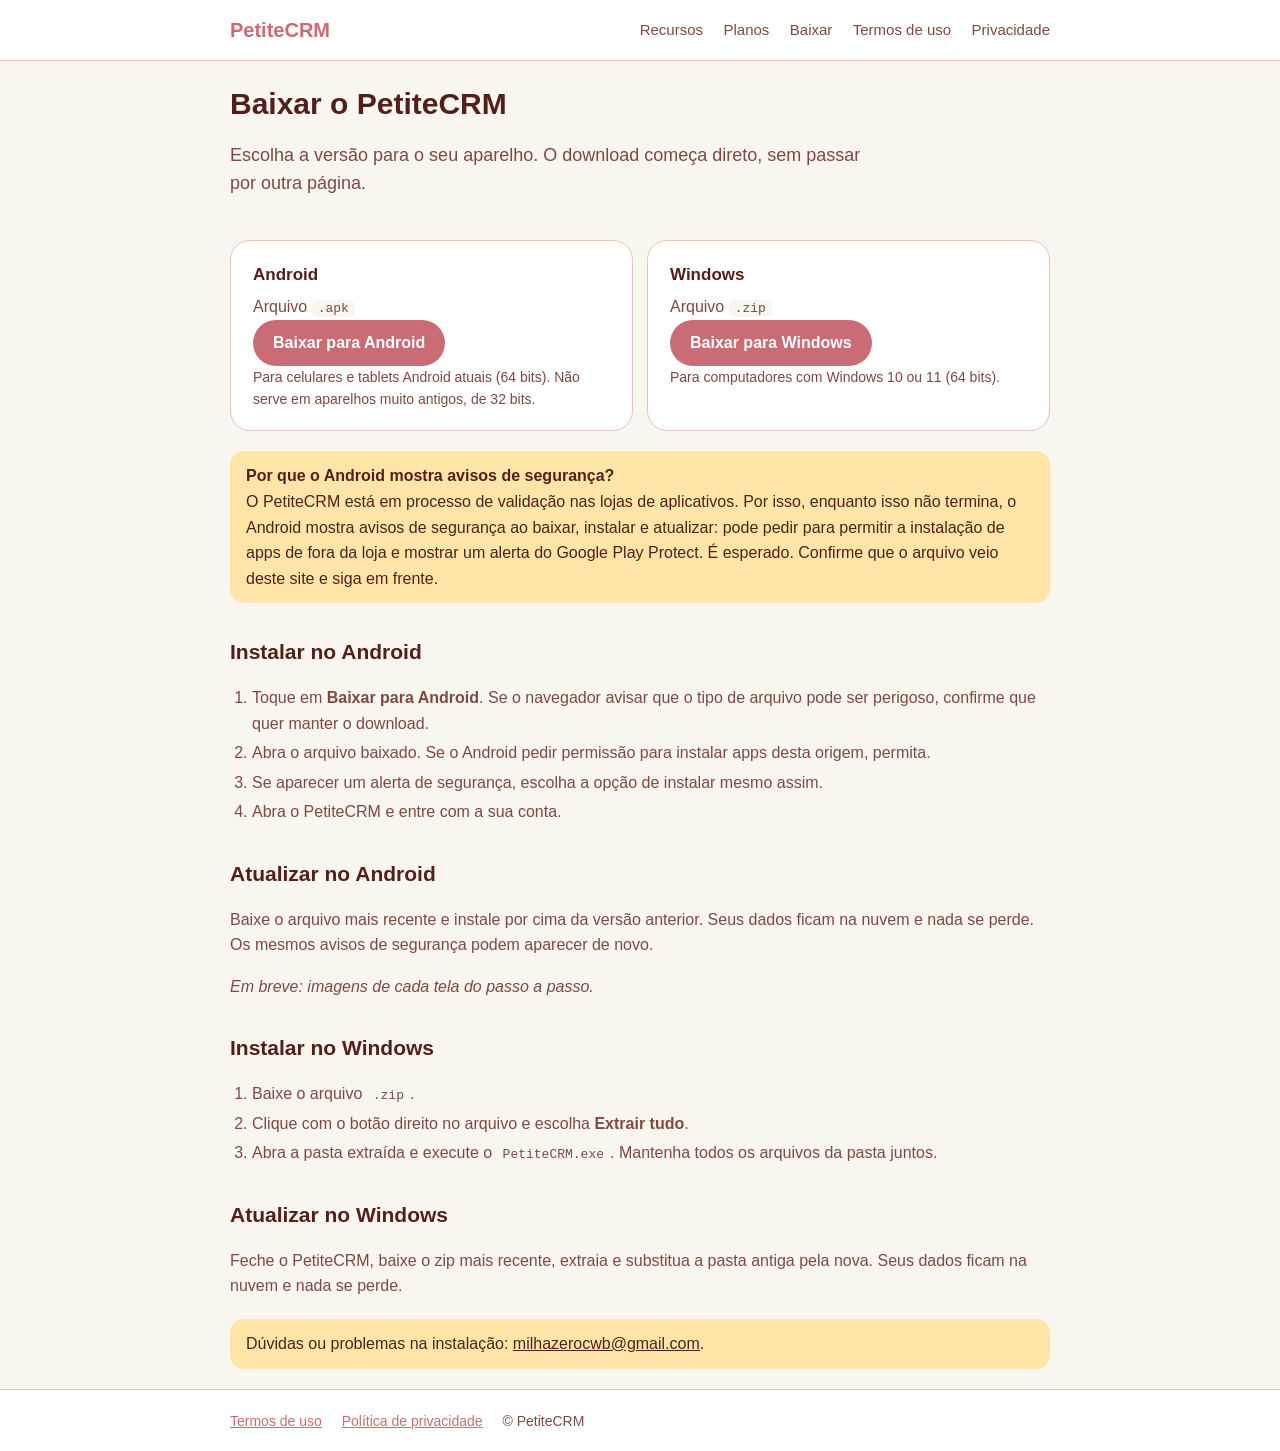
==== baixar.html @ eac16553 "feat: pagina de download com links diretos e aviso de seguranca do Android Co-Authored-By: Claude So" ====
<!doctype html>
<html lang="pt-BR">
<head>
  <meta charset="utf-8" />
  <meta name="viewport" content="width=device-width, initial-scale=1" />
  <title>Baixar o PetiteCRM — Android e Windows</title>
  <meta name="description" content="Baixe o PetiteCRM para Android (.apk) e Windows (.zip) e veja como instalar e atualizar." />
  <link rel="stylesheet" href="style.css" />
</head>
<body>
  <header class="top">
    <div class="wrap">
      <a class="brand" href="./">PetiteCRM</a>
      <nav>
        <a href="./#recursos">Recursos</a>
        <a href="./#planos">Planos</a>
        <a href="baixar.html">Baixar</a>
        <a href="termos.html">Termos de uso</a>
        <a href="privacidade.html">Privacidade</a>
      </nav>
    </div>
  </header>

  <main class="wrap">
    <section class="hero">
      <h1>Baixar o PetiteCRM</h1>
      <p>Escolha a versão para o seu aparelho. O download começa direto, sem passar por outra página.</p>
      <p id="versao" class="versao"></p>
    </section>

    <section>
      <div class="grid">
        <div class="card">
          <h3>Android</h3>
          <p>Arquivo <code>.apk</code> <span id="tam-apk"></span></p>
          <p class="cta"><a id="link-apk" class="btn" href="https://github.com/augustofantin/petitecrm-releases/releases/latest/download/app-arm64-v8a-release.apk">Baixar para Android</a></p>
          <p class="peq">Para celulares e tablets Android atuais (64 bits). Não serve em aparelhos muito antigos, de 32 bits.</p>
        </div>
        <div class="card">
          <h3>Windows</h3>
          <p>Arquivo <code>.zip</code> <span id="tam-win"></span></p>
          <p class="cta"><a id="link-win" class="btn" href="https://github.com/augustofantin/petitecrm-releases/releases/latest">Baixar para Windows</a></p>
          <p class="peq">Para computadores com Windows 10 ou 11 (64 bits).</p>
        </div>
      </div>
    </section>

    <div class="note">
      <strong>Por que o Android mostra avisos de segurança?</strong><br />
      O PetiteCRM está em processo de validação nas lojas de aplicativos. Por isso, enquanto isso não
      termina, o Android mostra avisos de segurança ao baixar, instalar e atualizar: pode pedir para
      permitir a instalação de apps de fora da loja e mostrar um alerta do Google Play Protect. É
      esperado. Confirme que o arquivo veio deste site e siga em frente.
    </div>

    <section>
      <h2>Instalar no Android</h2>
      <ol>
        <li>Toque em <strong>Baixar para Android</strong>. Se o navegador avisar que o tipo de arquivo pode ser perigoso, confirme que quer manter o download.</li>
        <li>Abra o arquivo baixado. Se o Android pedir permissão para instalar apps desta origem, permita.</li>
        <li>Se aparecer um alerta de segurança, escolha a opção de instalar mesmo assim.</li>
        <li>Abra o PetiteCRM e entre com a sua conta.</li>
      </ol>
      <h2>Atualizar no Android</h2>
      <p>Baixe o arquivo mais recente e instale por cima da versão anterior. Seus dados ficam na nuvem
      e nada se perde. Os mesmos avisos de segurança podem aparecer de novo.</p>
      <p class="espaco"><em>Em breve: imagens de cada tela do passo a passo.</em></p>
    </section>

    <section>
      <h2>Instalar no Windows</h2>
      <ol>
        <li>Baixe o arquivo <code>.zip</code>.</li>
        <li>Clique com o botão direito no arquivo e escolha <strong>Extrair tudo</strong>.</li>
        <li>Abra a pasta extraída e execute o <code>PetiteCRM.exe</code>. Mantenha todos os arquivos da pasta juntos.</li>
      </ol>
      <h2>Atualizar no Windows</h2>
      <p>Feche o PetiteCRM, baixe o zip mais recente, extraia e substitua a pasta antiga pela nova.
      Seus dados ficam na nuvem e nada se perde.</p>
    </section>

    <div class="note">Dúvidas ou problemas na instalação: <a href="mailto:milhazerocwb@gmail.com">milhazerocwb@gmail.com</a>.</div>
  </main>

  <footer>
    <div class="wrap">
      <a href="termos.html">Termos de uso</a>
      <a href="privacidade.html">Política de privacidade</a>
      <span class="updated">© PetiteCRM</span>
    </div>
  </footer>

  <script>
    // Busca a versão mais recente e aponta os botões direto para os arquivos.
    // Sem JavaScript (ou se a consulta falhar), os links acima continuam funcionando.
    (function () {
      function mb(bytes) { return '(' + (bytes / 1048576).toFixed(1).replace('.', ',') + ' MB)'; }
      fetch('https://api.github.com/repos/augustofantin/petitecrm-releases/releases/latest')
        .then(function (r) { if (!r.ok) throw new Error(r.status); return r.json(); })
        .then(function (rel) {
          var apk = null, zip = null;
          (rel.assets || []).forEach(function (a) {
            if (/\.apk$/i.test(a.name)) apk = a;
            else if (/windows.*\.zip$/i.test(a.name)) zip = a;
          });
          if (apk) {
            document.getElementById('link-apk').href = apk.browser_download_url;
            document.getElementById('tam-apk').textContent = mb(apk.size);
          }
          if (zip) {
            document.getElementById('link-win').href = zip.browser_download_url;
            document.getElementById('tam-win').textContent = mb(zip.size);
          }
          if (rel.tag_name) {
            document.getElementById('versao').textContent = 'Versão mais recente: ' + rel.tag_name.replace(/^v/, '');
          }
        })
        .catch(function () {});
    })();
  </script>
</body>
</html>
---- style.css ----
:root { color-scheme: light; }
* { box-sizing: border-box; }
body {
  margin: 0;
  background: #F9F6EF;
  font-family: -apple-system, Segoe UI, Roboto, Arial, sans-serif;
  color: #541F19;
  line-height: 1.6;
}
header.top {
  background: #FFFFFF;
  border-bottom: 1px solid #E6C5BD;
}
.wrap { max-width: 860px; margin: 0 auto; padding: 0 20px; }
header.top .wrap {
  display: flex;
  flex-wrap: wrap;
  align-items: center;
  justify-content: space-between;
  gap: 8px 24px;
  padding-top: 14px;
  padding-bottom: 14px;
}
.brand { font-weight: 800; font-size: 20px; color: #C96C76; text-decoration: none; }
nav a { color: #7C4A42; text-decoration: none; margin-left: 16px; font-size: 15px; }
nav a:hover { text-decoration: underline; }
main { padding: 32px 0 48px; }
h1 { font-size: 30px; line-height: 1.25; margin: 0 0 12px; }
h2 { font-size: 21px; margin: 32px 0 8px; }
p, li { color: #7C4A42; }
ul { padding-left: 22px; }
a { color: #C96C76; }
.hero { padding: 24px 0 8px; }
.hero p { font-size: 18px; max-width: 640px; }
.grid { display: grid; grid-template-columns: repeat(auto-fit, minmax(240px, 1fr)); gap: 14px; margin-top: 16px; }
.card {
  background: #FFFFFF;
  border: 1px solid #E6C5BD;
  border-radius: 20px;
  padding: 20px 22px;
}
.card h3 { margin: 0 0 6px; font-size: 17px; }
.card p { margin: 0; }
.note {
  background: #FFE6A8;
  color: #541F19;
  border-radius: 14px;
  padding: 12px 16px;
  margin: 20px 0;
}
footer { border-top: 1px solid #E6C5BD; background: #FFFFFF; padding: 20px 0; font-size: 14px; }
footer a { margin-right: 16px; }
.updated { font-size: 14px; color: #7C4A42; }
.cta { margin-top: 14px; }
.btn { display: inline-block; background: #C96C76; color: #FFFFFF; text-decoration: none; font-weight: 700; padding: 10px 20px; border-radius: 999px; }
.btn:hover { background: #B35B65; }
code { background: #F9F6EF; padding: 1px 6px; border-radius: 6px; }
ol { padding-left: 22px; }
ol li { margin-bottom: 4px; }
.versao { font-weight: 700; }
.peq { font-size: 14px; margin-top: 10px; }
.espaco { margin-top: 10px; }
.note a { color: #541F19; }
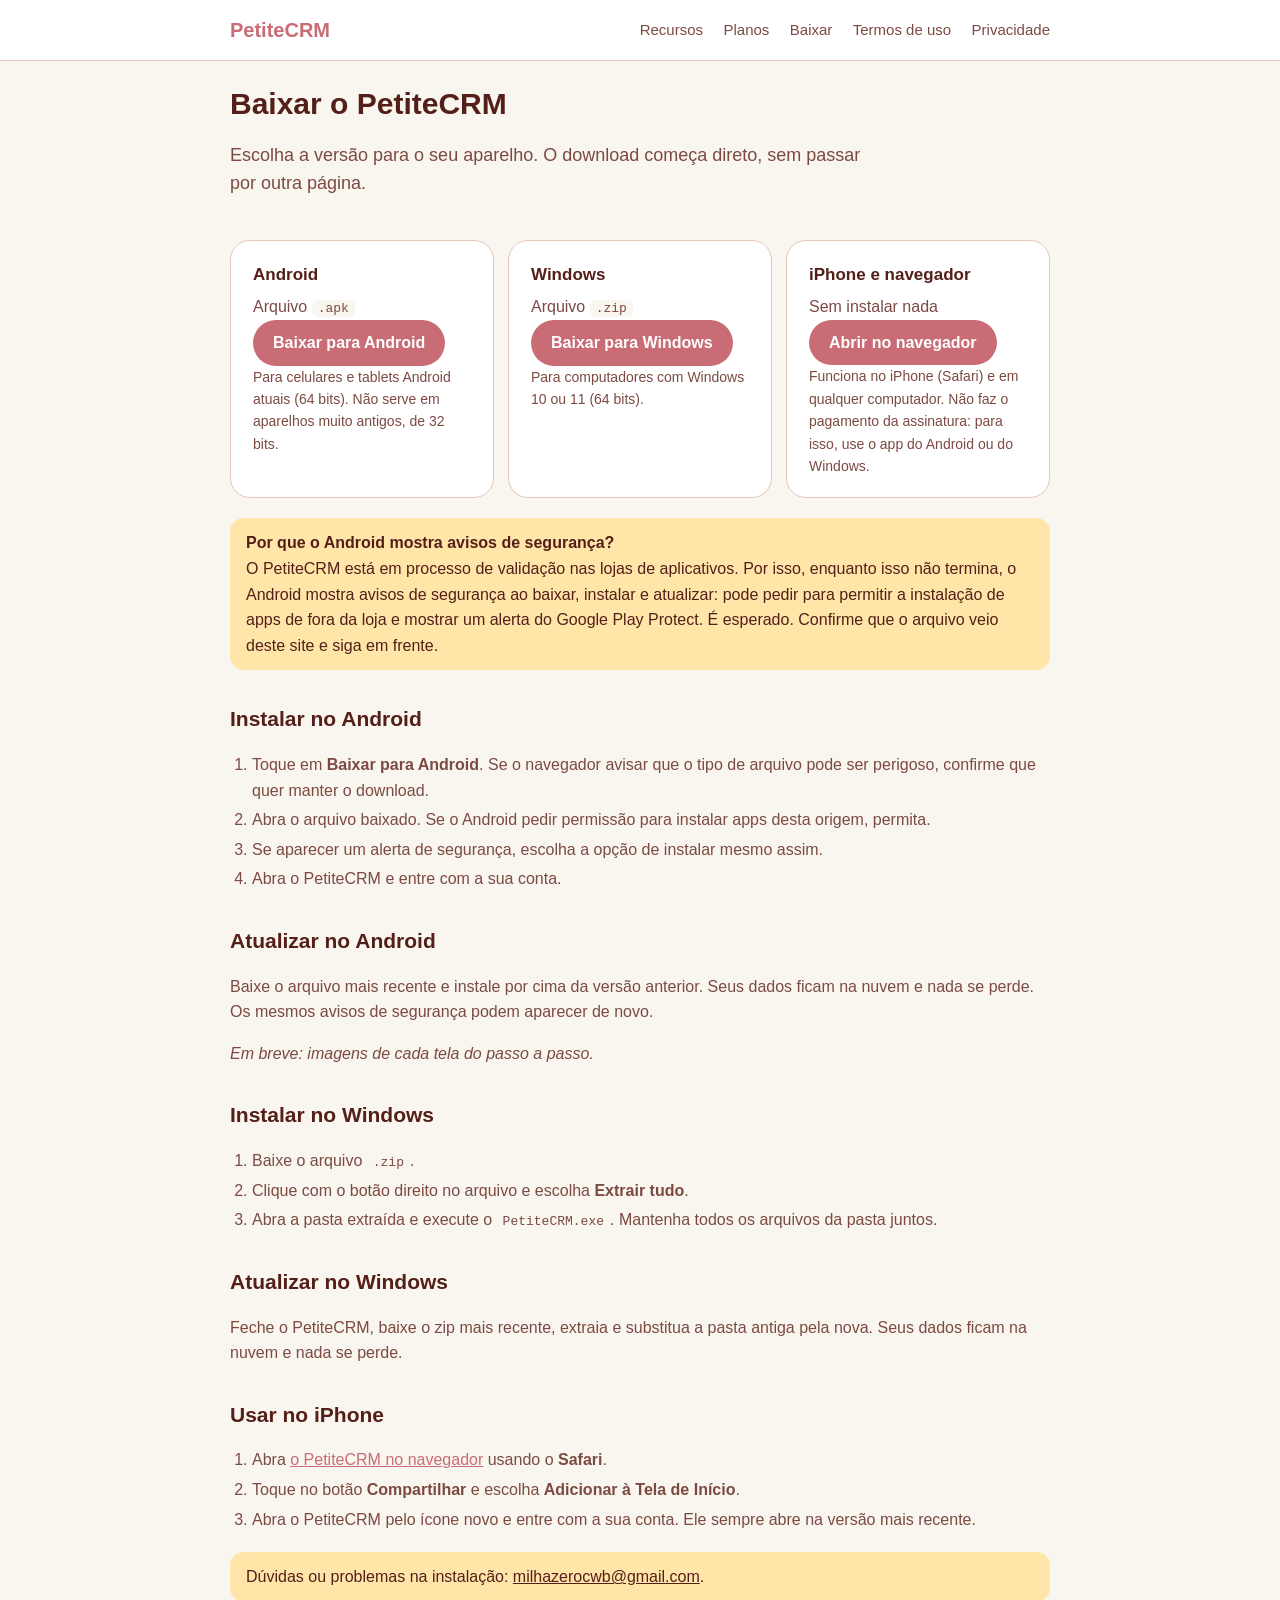
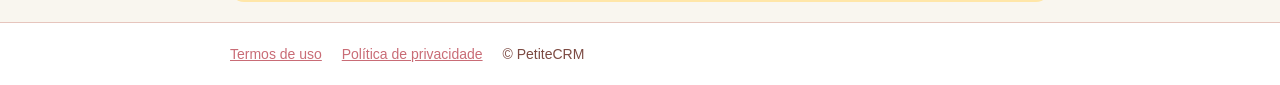
==== commit 56107549: "feat: versao web do app em /app/ e instrucoes para iPhone na pagina de download Co-Authored-By: Clau" ====
--- a/baixar.html
+++ b/baixar.html
@@ -42,6 +42,12 @@
           <p class="cta"><a id="link-win" class="btn" href="https://github.com/augustofantin/petitecrm-releases/releases/latest">Baixar para Windows</a></p>
           <p class="peq">Para computadores com Windows 10 ou 11 (64 bits).</p>
         </div>
+        <div class="card">
+          <h3>iPhone e navegador</h3>
+          <p>Sem instalar nada</p>
+          <p class="cta"><a class="btn" href="app/">Abrir no navegador</a></p>
+          <p class="peq">Funciona no iPhone (Safari) e em qualquer computador. Não faz o pagamento da assinatura: para isso, use o app do Android ou do Windows.</p>
+        </div>
       </div>
     </section>
 
@@ -77,6 +83,15 @@
       <h2>Atualizar no Windows</h2>
       <p>Feche o PetiteCRM, baixe o zip mais recente, extraia e substitua a pasta antiga pela nova.
       Seus dados ficam na nuvem e nada se perde.</p>
+    </section>
+
+    <section>
+      <h2>Usar no iPhone</h2>
+      <ol>
+        <li>Abra <a href="app/">o PetiteCRM no navegador</a> usando o <strong>Safari</strong>.</li>
+        <li>Toque no botão <strong>Compartilhar</strong> e escolha <strong>Adicionar à Tela de Início</strong>.</li>
+        <li>Abra o PetiteCRM pelo ícone novo e entre com a sua conta. Ele sempre abre na versão mais recente.</li>
+      </ol>
     </section>
 
     <div class="note">Dúvidas ou problemas na instalação: <a href="mailto:milhazerocwb@gmail.com">milhazerocwb@gmail.com</a>.</div>
